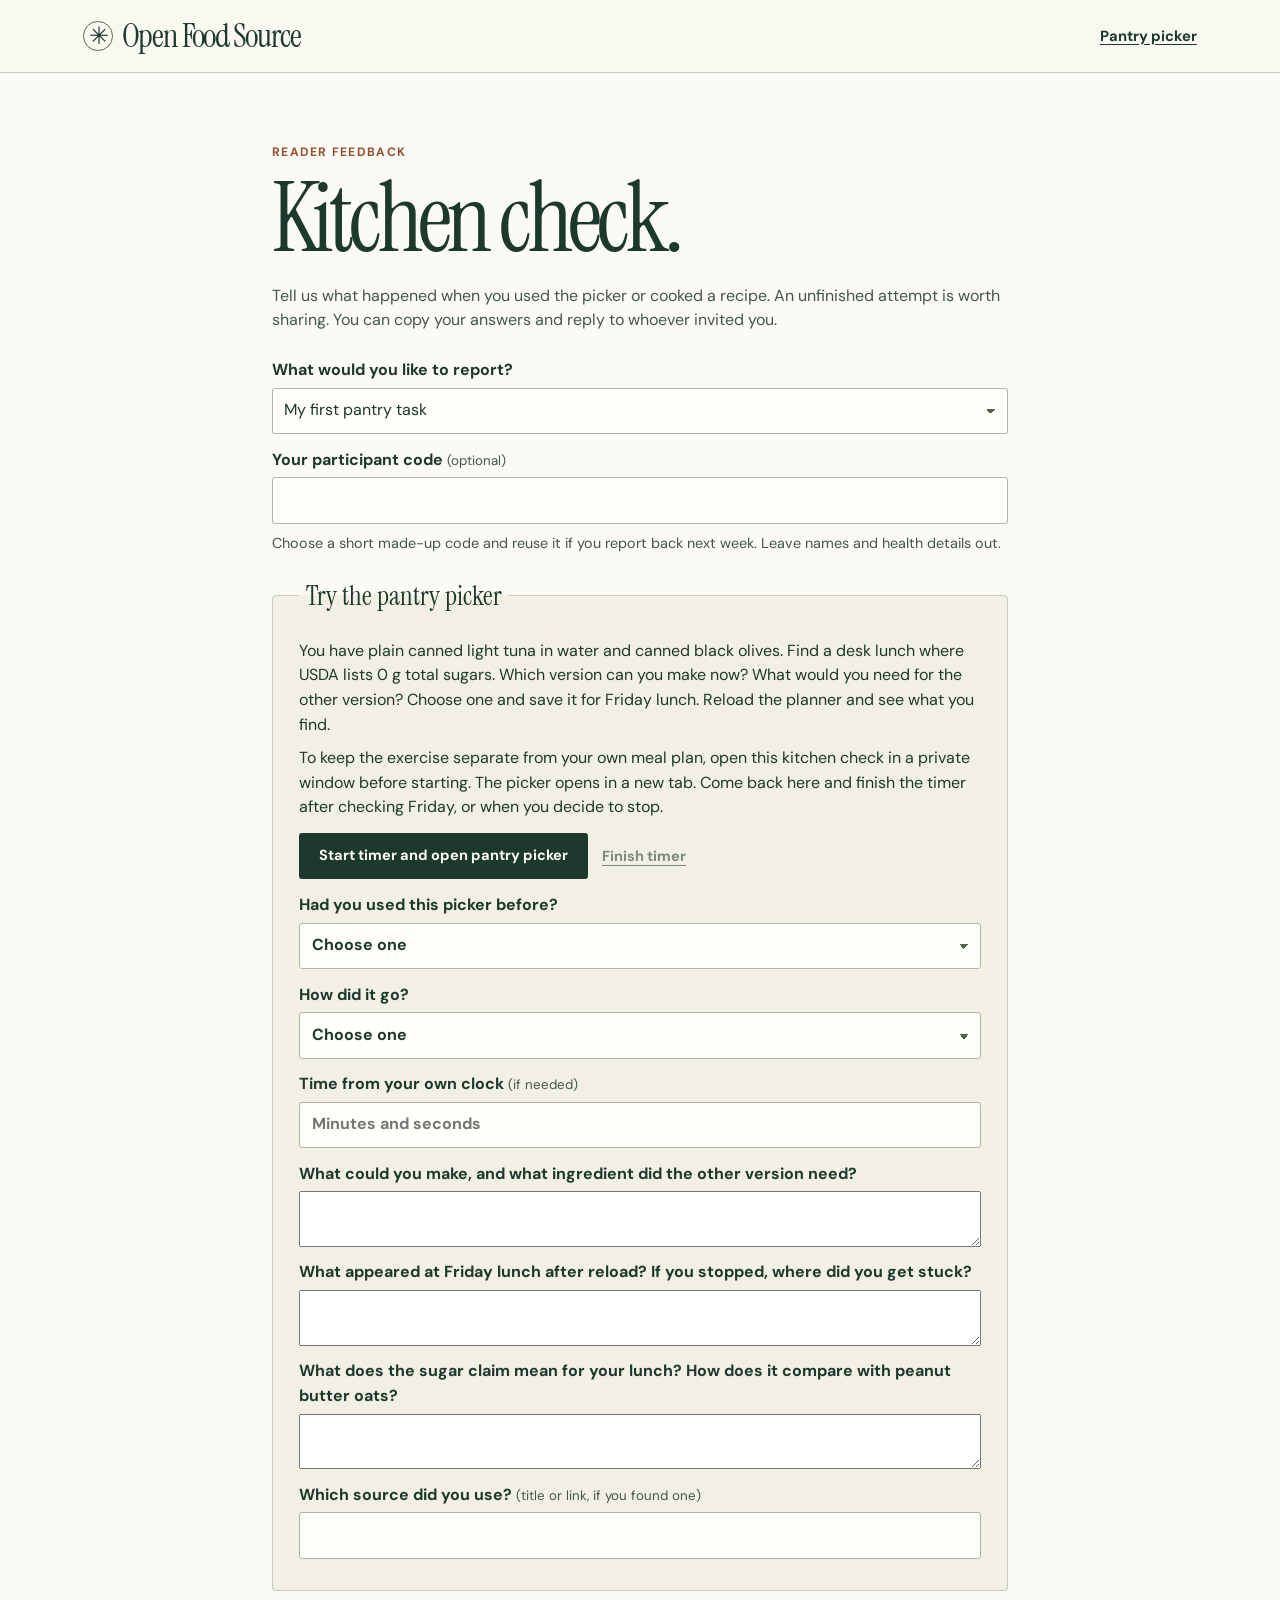
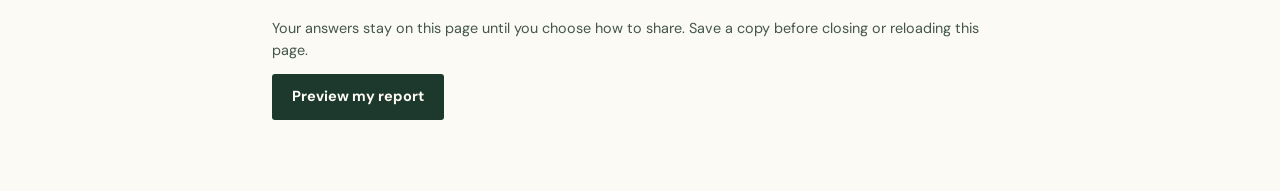
==== kitchen-check.html @ c6c34dfd "feat: let volunteers report pantry and cooking trials without an account" ====
<!doctype html>
<html lang="en">
<head>
<meta charset="utf-8"><meta name="viewport" content="width=device-width,initial-scale=1">
<meta name="theme-color" content="#1e3a2e">
<title>Kitchen check · Open Food Source</title>
<link rel="stylesheet" href="style.css"><link rel="icon" type="image/webp" href="assets/maple-leaf.webp">
<script defer src="dishes.js"></script><script defer src="kitchen-check.js"></script>
</head>
<body>
<a href="#main" class="skip">Skip to content</a>
<header class="mast"><div class="wrap mast-inner">
<a class="wordmark" href="./"><span class="compass" aria-hidden="true">✳</span>Open Food Source</a>
<a class="inline" href="./#pantry-picker">Pantry picker</a>
</div></header>
<main id="main" class="wrap section kitchen-check">
<p class="eyebrow">Reader feedback</p><h1>Kitchen check.</h1>
<p class="intro">Tell us what happened when you used the picker or cooked a recipe. An unfinished attempt is worth sharing. You can copy your answers and reply to whoever invited you.</p>
<noscript>With JavaScript turned off, try the <a href="./#pantry-picker">pantry picker</a> and reply to your inviter with the recipe, what happened and how long it took.</noscript>
<form id="check-form" hidden>
<label for="check-kind">What would you like to report?</label>
<select id="check-kind"><option value="picker">My first pantry task</option><option value="cook">A recipe I cooked</option><option value="return">Whether I came back</option></select>
<label for="check-code">Your participant code <small>(optional)</small></label>
<input id="check-code" name="code" data-prompt="Participant code" maxlength="36" aria-describedby="code-hint" autocomplete="off">
<p class="check-hint" id="code-hint">Choose a short made-up code and reuse it if you report back next week. Leave names and health details out.</p>

<fieldset id="check-picker"><legend>Try the pantry picker</legend>
<p>You have plain canned light tuna in water and canned black olives. Find a desk lunch where USDA lists 0 g total sugars. Which version can you make now? What would you need for the other version? Choose one and save it for Friday lunch. Reload the planner and see what you find.</p>
<p>To keep the exercise separate from your own meal plan, open this kitchen check in a private window before starting. The picker opens in a new tab. Come back here and finish the timer after checking Friday, or when you decide to stop.</p>
<div class="check-actions"><a class="primary" id="check-start" href="./#pantry-picker" target="_blank" rel="noopener">Start timer and open picker</a><button type="button" id="check-finish" class="text-button">Finish timer</button><button type="button" id="check-restart" class="text-button" hidden>Restart timer</button></div>
<p id="check-time" class="quiet" role="status"></p>
<label>Had you used this picker before?<select name="familiar" data-prompt="Prior experience" required><option value="">Choose one</option><option>First time</option><option>Used it before</option></select></label>
<label>How did it go?<select name="outcome" data-prompt="Task outcome" required><option value="">Choose one</option><option>Finished without help</option><option>Finished with help</option><option>Stopped before finishing</option></select></label>
<label>Time from your own clock <small>(if needed)</small><input name="elapsed" data-prompt="Manually timed duration" placeholder="Minutes and seconds" maxlength="40"></label>
<label>What could you make, and what ingredient did the other version need?<textarea name="choice" data-prompt="Version and missing staple" rows="2"></textarea></label>
<label>What appeared at Friday lunch after reload? If you stopped, where did you get stuck?<textarea name="planner" data-prompt="Planner result or stopping point" rows="2"></textarea></label>
<label>What does the sugar claim mean for your lunch? How does it compare with peanut butter oats?<textarea name="explanation" data-prompt="Explanation in the reader’s words" rows="2"></textarea></label>
<label>Which source did you use? <small>(title or link, if you found one)</small><input name="source" data-prompt="Source found" maxlength="350"></label>
</fieldset>

<fieldset id="check-cook" hidden disabled><legend>What happened at the stove?</legend>
<label>Recipe and version you tried<input name="recipe" data-prompt="Recipe and version" required maxlength="150"></label>
<label>What happened?<select name="outcome" data-prompt="Cooking outcome" required><option value="">Choose one</option><option>Made and served it</option><option>Started and stopped</option></select></label>
<label>Minutes from first ingredient to serving or stopping<input name="minutes" data-prompt="Actual cooking minutes" type="number" min="0" step="any"></label>
<label>How much did it make?<input name="yield" data-prompt="Actual yield" placeholder="For example, two small bowls" maxlength="120"></label>
<label>Any swaps, extra tools, ingredients or unclear steps?<textarea name="observations" data-prompt="Kitchen observations" rows="3"></textarea></label>
</fieldset>

<fieldset id="check-return" hidden disabled><legend>A week later</legend>
<label>When did you first try the picker?<input name="first" data-prompt="First visit date" type="date"></label>
<label>When did you return, if you did?<input name="returned" data-prompt="Return visit date" type="date"></label>
<label>What have you done since the first try?<select name="activity" data-prompt="Actual return activity" required><option value="">Choose one</option><option>Planned another meal</option><option>Cooked another meal</option><option>Visited again without choosing a meal</option><option>Did not return before this check</option></select></label>
<label>Which meal, if any? What brought you back or got in the way?<textarea name="followup" data-prompt="Meal and reason" rows="3"></textarea></label>
</fieldset>

<p class="check-hint">Your answers stay on this page until you choose how to share. Save a copy before closing or reloading this page.</p>
<button type="submit" class="dark-button" id="make-report">Preview my report</button>
</form>
<section id="report-box" hidden aria-labelledby="report-title"><h2 id="report-title">Your report</h2>
<label for="check-report">Review before sharing</label><textarea id="check-report" readonly rows="9"></textarea>
<p>Copy or download your report and reply to the person who shared this check. Opening a GitHub issue draft sends the text to GitHub. It becomes public when you submit the issue.</p>
<div class="check-actions"><button type="button" class="dark-button" id="check-copy">Copy report</button><button type="button" class="text-button" id="check-download">Download text</button><a class="inline" id="check-public" href="https://github.com/bennewell35/open-food-source/issues/new" rel="noreferrer">Open a GitHub draft with my report</a></div>
<p id="report-status" role="status" class="quiet"></p>
</section>
</main></body></html>
---- style.css ----
@font-face{font-family:Instrument;src:url(assets/serif.ttf)}@font-face{font-family:Instrument;src:url(assets/serif-italic.ttf);font-style:italic}@font-face{font-family:DM;src:url(assets/regular.ttf);font-weight:400 599}@font-face{font-family:DM;src:url(assets/strong.ttf);font-weight:600 900}
:root{--ink:#1d382c;--soft:#44564a;--copper:#965034;--line:#c6cbbc;--paper:#fbfaf5;--pale:#f2f0e4;--sage:#e4e9dc;--dark:#203c30;--serif:Instrument,Georgia,serif;--sans:DM,Arial,sans-serif}
*{box-sizing:border-box}html{scroll-padding-top:1rem}body{margin:0;background:var(--paper);color:var(--ink);font:1rem/1.55 var(--sans)}button,input,select{font:inherit;color:inherit}button,summary,select{cursor:pointer}button,a,input,select,summary{-webkit-tap-highlight-color:transparent}:focus-visible{outline:3px solid #aa5b27;outline-offset:4px}a{color:inherit;text-underline-offset:.21em}button{border:0;background:none}button,a,summary{touch-action:manipulation}h1,h2,h3,h4,p,figure{margin:0}h1,h2,h3{font:400 1rem/1.02 var(--serif)}h2{font-size:clamp(2.9rem,5vw,4.2rem);letter-spacing:-.035em}h3{font-size:2.15rem;letter-spacing:-.022em}h4{font:700 1rem var(--sans)}.wrap{width:min(87%,80rem);margin-inline:auto}[hidden]{display:none!important}.skip{position:absolute;left:1rem;top:-6rem;background:white;padding:.7rem;z-index:10}.skip:focus{top:.5rem}
.mast{border-bottom:1px solid var(--line);background:#faf9f1}.mast-inner,footer>.wrap{display:flex;align-items:center;justify-content:space-between;gap:1rem}.mast-inner{min-height:4.5rem}.wordmark{display:inline-flex;align-items:center;gap:.55rem;font:400 2.05rem/1 var(--serif);text-decoration:none;letter-spacing:-.04em}.compass{font:1.5rem/1 Georgia;border:1px solid #526953;border-radius:50%;display:grid;place-items:center;width:1.85rem;height:1.85rem}nav{display:flex;align-items:center;gap:clamp(.75rem,3vw,2.5rem)}nav a,.inline{font-size:.92rem;font-weight:600}nav a{display:flex;align-items:center;min-height:2.75rem;text-decoration:none}nav a:hover,.source-list a:hover{color:var(--copper);text-decoration:underline}
.hero{background:#f5f1e6;border-bottom:1px solid var(--line);overflow:hidden}.hero-grid{display:grid;grid-template-columns:1fr 1.12fr;gap:2rem;align-items:center;padding-block:clamp(2.2rem,4vw,4.1rem)}.hero-copy{padding-block:1rem}.eyebrow,.meta,.map-footer,.tag{font:700 .76rem/1.5 var(--sans);letter-spacing:.105em;text-transform:uppercase}.eyebrow{color:var(--copper)}.rule{display:flex;align-items:center;gap:.65rem}.rule:before{content:'';width:2rem;height:1px;background:var(--copper)}h1{font-size:clamp(4.2rem,7.3vw,7rem);line-height:.88;letter-spacing:-.048em;margin:.95rem 0 1.4rem}h1 i{font-size:.84em;font-weight:400}h1 em{color:#46603e;font-weight:400}.lede{font-size:clamp(1rem,1.65vw,1.18rem);line-height:1.6;max-width:31rem;color:var(--soft)}.hero-actions{display:flex;align-items:center;gap:1.4rem;flex-wrap:wrap;margin-top:1.7rem}.primary,.dark-button{display:inline-flex;align-items:center;justify-content:center;min-height:2.9rem;padding:.65rem 1.25rem;text-decoration:none;background:var(--ink);color:#fffdf5;border-radius:3px;font:700 .91rem/1.4 var(--sans)}.primary:hover,.dark-button:hover{background:#365640}.inline{display:inline-flex;align-items:center;min-height:2.75rem;text-decoration:underline}.hero-art{position:relative;text-align:center}.hero-art img{display:block;width:100%;height:auto;mix-blend-mode:multiply;mask-image:linear-gradient(to right,transparent,#000 5%,#000 95%,transparent),linear-gradient(to bottom,transparent,#000 5%,#000 94%,transparent);mask-composite:intersect}.hero-art figcaption{font:italic 1.05rem var(--serif);color:#4c6049;margin-top:.4rem}
.section{padding-block:clamp(2.8rem,5.5vw,5.4rem)}.section-head{display:flex;align-items:flex-end;justify-content:space-between;gap:1rem}.section-head h2,.shelf h2,.field-note h2{margin-top:.42rem}.intro{color:var(--soft);max-width:48rem;margin:.9rem 0 1.55rem}.switch{display:flex;align-items:center;border:1px solid var(--line);border-radius:5px;padding:3px;background:#eeeee5}.switch button{font-size:.87rem;font-weight:600;min-height:2.5rem;border-radius:3px;padding:.45rem .9rem}.switch [aria-pressed=true]{background:var(--dark);color:white}.geo-layout{display:grid;grid-template-columns:1.8fr 1fr;border:1px solid #aebca6;border-radius:5px;overflow:hidden}.cartography{display:flex;flex-direction:column;justify-content:center;background:#e9eee3}.map{position:relative;aspect-ratio:2.4;isolation:isolate}.map canvas{width:100%;height:100%;display:block}.map-pin{position:absolute;width:1.8rem;height:1.8rem;padding:0;display:grid;place-items:center;transform:translate(-50%,-50%);border-radius:50%;z-index:1}.map-pin:before,.dot-key{content:'';width:9px;height:9px;border-radius:50%;background:#714330;box-shadow:0 0 0 2px #fcf9e8}.map-pin[aria-pressed=true]:before{width:12px;height:12px;background:#a3492b;box-shadow:0 0 0 2px #fff9e9,0 0 0 6px #98512b47}.map-pin:hover:before{background:#2d4c39}.pin-label{display:none;position:absolute;white-space:nowrap;bottom:100%;background:#203e30;color:white;border-radius:2px;padding:.17rem .45rem;font:600 .74rem var(--sans);pointer-events:none}.map-pin[aria-pressed=true],.map-pin:focus-visible{z-index:3}.map-pin[aria-pressed=true] .pin-label,.map-pin:focus-visible .pin-label{display:block}.map-footer{display:flex;align-items:center;gap:.55rem;padding:.8rem 1rem;font-size:.71rem;color:#405748;letter-spacing:.045em;text-transform:none}.map-credit{margin-left:auto;font-weight:400}.dot-key{display:inline-block}.place-card{display:flex;flex-direction:column;align-items:flex-start;padding:clamp(1.25rem,2.6vw,2.3rem);border-left:1px solid #aebca6;background:#f6f4e9}.place-card h3{margin:.6rem 0}.place-card p:not(.eyebrow){color:var(--soft);font-size:1rem;margin:0 0 1rem}.text-button{font:700 .91rem var(--sans);padding:.55rem 0;text-decoration:underline;text-underline-offset:.23rem;min-height:2.75rem}.place-card .text-button{margin-top:auto}.country-list,.filters{display:flex;flex-wrap:wrap;gap:.4rem;margin-top:1rem}.country-list button,.filters button{min-height:2.75rem;padding:.4rem .8rem;border-radius:4px;border:1px solid var(--line);font-size:.89rem}.country-list [aria-pressed=true],.filters [aria-pressed=true]{background:#e3e9dc;border-color:#758674;font-weight:700}.meta{font-size:.79rem;text-transform:none;letter-spacing:0;color:var(--soft);margin-block:.9rem}.note-grid{display:grid;grid-template-columns:repeat(3,1fr);gap:.7rem}.note-grid button{border:1px solid var(--line);padding:1rem;text-align:left;min-height:6.5rem;display:grid;align-content:space-between;gap:.4rem;border-radius:3px}.note-grid button:hover,.country-list button:hover,.filters button:hover{background:var(--sage)}.note-grid b{font:400 1.6rem/1.1 var(--serif)}.tag{color:#68533d;font-size:.69rem;letter-spacing:.06em}
.kitchen{background:var(--dark);color:#f9f6e9}.kitchen .eyebrow{color:#ded3ab}.kitchen .intro{color:#dee5d7}.recipe-layout{display:grid;grid-template-columns:.85fr 1.35fr;gap:clamp(1.3rem,4vw,4rem)}.recipe-list{border-top:1px solid #6b8171}.recipe-list button{width:100%;display:flex;align-items:center;justify-content:space-between;gap:.5rem;color:#f3f0de;border-bottom:1px solid #6b8171;padding:1rem .8rem;text-align:left;font:400 1.55rem/1.2 var(--serif)}.recipe-list button:after{content:'+';font:1.2rem var(--sans)}.recipe-list button[aria-pressed=true]{background:#344f3f;border-left:3px solid #d3c187}.recipe-list button[aria-pressed=true]:after{content:'•'}.recipe-card{background:#f4f0e2;color:var(--ink);border-radius:4px;padding:clamp(1.2rem,3vw,2.7rem)}.recipe-card p{margin:.75rem 0}.recipe-card h4{margin:1.1rem 0 .2rem}.recipe-card .eyebrow{color:var(--copper)}.recipe-card ul{padding-left:1.4rem;margin:.45rem 0}.recipe-card .study-note{border-top:1px solid #c1c7b5;margin-top:1.2rem;padding-top:1rem}.sources-inline{display:flex;flex-wrap:wrap;gap:0 .85rem}.sources-inline a{font-size:.86rem;display:inline-flex;align-items:center;min-height:2rem}
.index-layout{display:grid;grid-template-columns:.8fr 1.5fr;gap:clamp(1rem,3vw,3rem);align-items:start}.index-controls{display:flex;flex-direction:column}.index-controls label,.portion-label{font-size:.88rem;font-weight:700;margin:.65rem 0 .3rem}input,select{min-height:2.9rem;width:100%;max-width:100%;padding:.55rem .7rem;border:1px solid #adb6a8;border-radius:3px;background:#fffef9}select{appearance:none;padding-right:2.1rem;background-image:linear-gradient(45deg,transparent 50%,#53634f 50%),linear-gradient(135deg,#53634f 50%,transparent 50%);background-position:calc(100% - 16px) 52%,calc(100% - 11px) 52%;background-size:5px 5px;background-repeat:no-repeat}.index-controls .meta{margin:.7rem 0 0}.nutrients{min-width:0;background:#ecefe5;border:1px solid #c5cebe;border-radius:4px;padding:1.4rem}.nutrients h3{font-size:1.9rem}.nutrient-head{display:flex;justify-content:space-between;align-items:start;gap:.8rem}.portion-label{display:block}.nutri-grid{display:grid;grid-template-columns:repeat(4,1fr);margin:1.4rem 0 .7rem;gap:1rem .7rem}.nutri-item{border-top:1px solid #bec9b7;padding-top:.5rem}.nutri-item dt{font-size:.8rem;color:#435644}.nutri-item dd{font-weight:700;margin:0}.quiet{font-size:.85rem;color:var(--soft)}.field-note{background:#e3e8d8;border-block:1px solid #c3cdb8}.goal-grid{display:grid;grid-template-columns:.8fr 1.3fr;gap:3rem;padding-block:3.5rem}.goal-grid p+p{margin-top:.8rem}.shelf details{border-top:1px solid var(--line);padding:.3rem 0}.shelf details:last-child{border-bottom:1px solid var(--line)}summary{font-weight:700;padding:.85rem 0;min-height:3rem}.shelf details>p{max-width:48rem;margin:.5rem 0 1rem}.source-list{display:grid;grid-template-columns:1fr 1fr;gap:.75rem 2rem;padding:1rem 0}.source-list a{display:block;text-decoration:none;border-top:1px solid var(--line);padding:.8rem 0;font-weight:600}.source-list small{display:block;color:var(--soft);font-weight:400}footer{border-top:1px solid var(--line);padding:1.3rem 0;background:#f2f1e6}
dialog{color:var(--ink);border:1px solid #bcc4b5;border-radius:5px;padding:clamp(1.25rem,3vw,2.5rem);width:min(40rem,94%);max-height:86dvh;background:var(--paper)}dialog::backdrop{background:#172c23a6}.dialog-tools{display:flex;align-items:center;justify-content:space-between;border-bottom:1px solid var(--line);margin-bottom:1rem}.dialog-tools button{min-height:2.75rem;text-decoration:underline;font-size:.9rem}dialog h2{font-size:2.65rem;margin:.4rem 0 1.1rem}dialog h4{margin-top:1.3rem}dialog p{margin:.4rem 0}dialog .tag{margin-top:1rem}
@media(max-width:850px){.wrap{width:91%}.hero-grid{gap:1rem}.section-head{align-items:flex-start;flex-wrap:wrap}.geo-layout{grid-template-columns:1.5fr 1fr}.note-grid{grid-template-columns:repeat(2,1fr)}.nutri-grid{grid-template-columns:repeat(3,1fr)}}
@media(max-width:680px){.mast-inner{align-items:flex-start;flex-direction:column;padding:.85rem 0 .2rem;gap:.1rem}.wordmark{font-size:1.8rem}nav{width:100%;justify-content:space-between;gap:.45rem}nav a{font-size:.85rem}.hero-grid{grid-template-columns:1fr;gap:.3rem;padding-block:1.4rem 1rem}.hero-copy{padding:.4rem 0}.hero h1{font-size:clamp(4.15rem,15vw,5rem)}.hero-actions{margin-top:1.2rem;gap:1rem}.hero-art{width:min(100%,24rem);margin:0 auto}.hero-art img{max-height:12.5rem;object-fit:contain}.hero-art figcaption{font-size:.95rem}.section{padding-block:2.6rem}.geo-layout,.recipe-layout,.index-layout,.goal-grid{grid-template-columns:1fr}.place-card{border-left:0;border-top:1px solid #aebca6}.place-card h3{font-size:1.85rem}.place-card p:not(.eyebrow){margin-bottom:.35rem}.map-pin{width:1.35rem;height:1.35rem}.map-pin:before{width:6px;height:6px}.map-footer{font-size:.68rem}.goal-grid{gap:1rem;padding-block:2.5rem}.source-list{grid-template-columns:1fr}.nutri-grid{grid-template-columns:repeat(3,minmax(0,1fr))}.recipe-list button{font-size:1.35rem;padding:.75rem}.index-layout>*{min-width:0}.section-head{gap:.9rem}.note-grid{grid-template-columns:1fr 1fr}.note-grid button{padding:.75rem}.note-grid b{font-size:1.35rem}}
@media(max-width:380px){.nutri-grid{grid-template-columns:repeat(2,1fr)}.note-grid{grid-template-columns:1fr}.hero-actions{gap:.5rem}.switch button{padding-inline:.6rem}.source-list a{overflow-wrap:anywhere}}
@media(prefers-reduced-motion:reduce){*,*::before,*::after{scroll-behavior:auto!important;animation:none!important;transition:none!important}}
.food-plot{padding:clamp(1rem,2.4vw,1.8rem);background:#f0f1e7;border:1px solid var(--line);border-radius:4px;margin-bottom:1.5rem}.plot-head{display:flex;align-items:flex-start;justify-content:space-between;gap:1rem}.plot-head p{color:var(--soft);margin-top:.45rem;font-size:.91rem}.plot-head label{font-size:.84rem;font-weight:700;min-width:13rem}.plot-head select{display:block;margin-top:.25rem;font-size:.9rem}.food-plot canvas{display:block;width:100%;height:20rem;margin-top:1rem;cursor:crosshair}.plot-key{display:flex;gap:.55rem;align-items:flex-start;font-size:.84rem;color:var(--soft)}.plot-key i{display:inline-block;flex:0 0 .6rem;height:.6rem;border-radius:50%;background:#67876a;margin-top:.3rem}.plot-selection{font-size:.93rem;margin-top:.6rem;font-weight:700}.plot-selection:before{content:'';display:inline-block;width:.6rem;height:.6rem;border-radius:50%;border:2px solid #914826;margin-right:.42rem}.hero-art img{mask-size:100% 100%}@media(max-width:680px){.plot-head{display:block}.plot-head label{display:block;margin-top:.8rem}.food-plot canvas{height:17rem}.hero-art{width:min(100%,18.75rem)}}

.planner h2{margin-top:.42rem}
.week-bar,.week-actions{display:flex;align-items:center;justify-content:space-between;gap:.65rem;flex-wrap:wrap}
.week-bar{padding:1.1rem 0;border-block:1px solid var(--line)}
.week-bar h3{font-size:clamp(1.65rem,3vw,2.35rem)}
.week-actions button{border:1px solid #acb6a4;border-radius:3px;min-height:2.75rem;padding:.45rem .8rem;font-size:.9rem;background:#f3f3e9}
.week-actions button:hover,.planner-day>summary:hover{background:var(--sage)}
.planner-day{border-bottom:1px solid var(--line)}
.planner-day>summary{list-style:none;display:grid;grid-template-columns:9rem minmax(0,1.6fr) minmax(0,1fr) 1.4rem;gap:1.2rem;align-items:center;padding:.85rem .6rem;font-weight:400}
.planner-day>summary::-webkit-details-marker{display:none}
.planner-day>summary::after{content:'+';font-size:1.35rem;color:var(--soft);text-align:center}
.planner-day[open]>summary::after{content:'−'}
.planner-day[open]>summary{background:var(--sage)}
.day-date strong,.day-date time{display:block}.day-date time{font-size:.85rem;color:var(--soft)}
.day-dinner,.day-drink{overflow-wrap:anywhere}.day-drink{font-size:.93rem;color:var(--soft)}
.day-fields{display:grid;grid-template-columns:repeat(2,minmax(0,1fr));gap:1rem;padding:1rem}
.day-fields label{font-size:.9rem;font-weight:700}
.day-fields textarea,.day-fields select{display:block;width:100%;font:400 1rem/1.45 var(--sans);margin-top:.3rem}
.day-fields textarea{padding:.6rem .7rem;border:1px solid #adb6a8;border-radius:3px;background:#fffef9;color:var(--ink);resize:vertical}
.planner-recipe{margin:0 1rem 1rem;padding:0 .8rem;background:#f2f1e6;border-radius:3px}
.planner-recipe p{padding:0 0 1rem}.planner-recipe ul{padding-inline-start:1.4rem;margin-top:0}
#planner-status{margin-top:.75rem}
.prevention{display:grid;grid-template-columns:minmax(12rem,.6fr) 1.4fr;gap:2rem;margin-top:2rem;padding:clamp(1.2rem,3vw,2.2rem);border-radius:5px;background:var(--sage)}
.prevention h3{margin-top:.4rem}.prevention p+p{margin-top:1rem}
@media(max-width:680px){nav{flex-wrap:wrap;justify-content:flex-start;column-gap:.9rem;row-gap:0}.week-bar{align-items:flex-start}.planner-day>summary{grid-template-columns:minmax(4.8rem,25%) 1fr 1rem;gap:.25rem .5rem}.day-date{grid-row:1/3}.day-drink{grid-column:2}.planner-day>summary::after{grid-column:3;grid-row:1/3}.day-fields,.prevention{grid-template-columns:1fr}.day-fields{padding:.85rem .2rem}.week-actions{gap:.35rem}.week-actions button{padding:.4rem .55rem}}

.weekly-workbench{display:grid;grid-template-columns:minmax(0,1.13fr) minmax(0,1fr);gap:clamp(1.4rem,3vw,3rem);align-items:start;margin:1.55rem 0}
.weekly-chart{min-width:0}.food-matrix-table{width:100%;border-spacing:0;table-layout:fixed;line-height:1.3}
.food-matrix-table caption{text-align:left;font:400 1.75rem var(--serif);padding:0 0 .8rem}
.food-matrix-table th,.food-matrix-table td{text-align:center;border-bottom:1px solid var(--line);padding:.2rem 0}
.food-matrix-table thead th{font-size:.83rem;padding:.65rem 0;color:var(--soft)}
.food-matrix-table th:first-child{text-align:left;width:34%}
.food-matrix-table tbody th button{width:100%;min-height:2.75rem;padding:.45rem .4rem;text-align:left;font-size:.93rem;font-weight:600;line-height:1.2;text-decoration:underline;text-decoration-color:#8c9e89;text-underline-offset:.18rem}
.food-matrix-table .selected-food{background:#e1e9db}
.food-matrix-table .selected-food th{box-shadow:inset 3px 0 #38583f}
.food-matrix-table .map-count{display:inline-grid;place-items:center;background:#d4dfcd;color:#24472e;border-radius:50%;min-width:1.45rem;min-height:1.45rem;font-size:.85rem;font-weight:700}
.food-matrix-table .no-match{color:#667364}
.a11y-only{position:absolute;width:1px;height:1px;overflow:hidden;clip-path:inset(50%);white-space:nowrap}
.map-legend,.lesson-limit{font-size:.9rem;color:var(--soft)}.map-legend{margin:.85rem 0}
.weekly-lesson{background:#f1f0e4;border:1px solid #c4cab9;border-top:3px solid #657c5d;border-radius:3px;padding:clamp(1.15rem,2.4vw,2rem)}
.weekly-lesson h3{font-size:clamp(2rem,3.3vw,2.8rem);margin:.55rem 0 .85rem}.weekly-lesson p{margin:.6rem 0}
.weekly-lesson h4{margin:1.2rem 0 .3rem}.weekly-lesson .dark-button{margin:.4rem 0}.weekly-lesson .dark-button:disabled{background:#d4dfcd;color:var(--ink);cursor:default}
.weekly-lesson>.text-button{display:block}.lesson-matches,.find-research{border-top:1px solid var(--line);margin-top:1rem}
.matched-meal{display:block;width:100%;text-align:left;text-decoration:underline;text-underline-offset:.18rem;padding:.6rem .2rem;min-height:2.75rem}
.weekly-journal{padding:1.1rem 1.3rem;background:#e4e9dc;border-radius:3px;margin:1.4rem 0 2rem}
.weekly-journal label,.drink-goal{display:block;font-weight:700}.weekly-journal textarea{display:block;width:100%;padding:.65rem;margin-top:.45rem;font:inherit;border:1px solid #9fae97;background:#fffef8;border-radius:3px;resize:vertical}.weekly-journal .quiet:not(:empty){margin-top:.4rem}
.menu-heading{margin-top:1.5rem}.drink-goal{max-width:22rem;margin:0 0 1rem}.drink-goal select,.drink-planning select{background-color:#fffef8;color:var(--ink);margin-top:.25rem}
.drink-planning{border-top:1px solid #80917d;margin-top:1.5rem;padding-top:1.3rem;display:flex;align-items:flex-end;gap:1rem;flex-wrap:wrap}.drink-planning h3{font-size:1.8rem}.drink-planning label{font-size:.88rem;font-weight:700}.drink-planning select{min-width:8rem}.drink-planning button{min-height:2.9rem;background:#eff0da;color:var(--ink);padding:.5rem 1rem;border-radius:3px;font-weight:700}.drink-planning>a{min-height:2.75rem;display:inline-flex;align-items:center}.drink-planning [role=status]:empty{display:none}.drink-planning [role=status]{flex-basis:100%}
@media(max-width:800px){.weekly-workbench{grid-template-columns:1fr}.weekly-lesson h3:focus{scroll-margin-top:2rem}}
@media(max-width:500px){.food-matrix-table th:first-child{width:32%}.food-matrix-table tbody th button{font-size:.84rem}.food-matrix-table .map-count{min-width:1.25rem;min-height:1.25rem}.drink-planning>div{width:100%}}
.mast .wordmark{white-space:nowrap}
@media(min-width:681px){
  .hero-grid{padding-block:1.35rem;gap:1.5rem}.hero-copy{padding-block:.25rem}
  .hero h1{font-size:clamp(4.1rem,6.1vw,6rem);margin:0}
  .hero .lede{margin-top:1rem}.hero-actions{margin-top:1.3rem}
  .hero-art img{max-height:17rem;object-fit:contain}
  #cookbook{padding-block:2.4rem}
}
#cookbook{border-bottom:1px solid var(--line)}
.dish-filters{display:grid;grid-template-columns:1.6fr 1fr 1fr;gap:1rem;align-items:end}
.dish-filters label,.dish-picker label{font-size:.88rem;font-weight:700}
.dish-filters input,.dish-filters select,.dish-picker select{display:block;margin-top:.35rem}
.dish-results{display:flex;align-items:center;gap:1rem;min-height:3.3rem;color:var(--soft);font-size:.9rem}
.dish-list{display:grid;grid-template-columns:repeat(4,minmax(0,1fr));gap:clamp(.75rem,1.6vw,1.4rem);align-items:stretch}
.dish-tile{display:flex;flex-direction:column;text-align:left;background:#fffdf6;border:1px solid var(--line);border-radius:4px;overflow:hidden;color:var(--ink);padding:0}
.dish-tile:hover,.dish-tile[aria-expanded=true]{border-color:#47624a;background:#f0f1e7}
.dish-tile img{width:100%;height:auto;aspect-ratio:3/2;object-fit:cover}
.dish-caption{display:grid;padding:.95rem;gap:.4rem}
.dish-tile strong{font:400 clamp(1.45rem,2.2vw,2rem)/1.08 var(--serif);letter-spacing:-.015em}
.dish-yield,.dish-credit{color:var(--soft);font-size:.9rem}
.meal-recipe-link:not([hidden]){display:inline-flex;align-items:center;min-height:2.75rem}
#dish-empty,#dish-detail{background:#f2f1e6;border:1px solid var(--line);border-radius:4px;padding:clamp(1.15rem,3vw,2.5rem)}
#dish-detail{margin-top:1.4rem;scroll-margin-top:1rem}
#dish-empty a{display:inline-block;margin-top:.8rem}
.detail-heading{display:flex;flex-wrap:wrap;align-items:center;justify-content:space-between;gap:.7rem}
.detail-heading h3{font:400 clamp(2.1rem,4vw,3.5rem)/1.07 var(--serif);margin:.5rem 0}
.dish-credit{max-width:50rem}
.recipe-columns{display:grid;grid-template-columns:1fr 1.7fr;gap:clamp(1rem,3vw,3rem);margin:.85rem 0 1.3rem;border-bottom:1px solid var(--line);padding-bottom:1.2rem}
.recipe-columns ul,.recipe-columns ol{padding-left:1.35rem}.recipe-columns li+li{margin-top:.45rem}.recipe-columns h4{margin:1rem 0 .4rem}
.recipe-columns .text-button{margin-top:.65rem}.dish-picker{display:flex;gap:.65rem;align-items:end;flex-wrap:wrap;margin:.5rem 0 .85rem}
.dish-picker [role=status]:not(:empty){width:100%}
.meal-feedback:empty{display:none}
.ingredient-lesson{margin:.65rem 0;padding:.85rem 1rem;border-left:3px solid #697b50;background:#edf0e5;color:var(--ink)}
.ingredient-lesson strong{display:block;font-family:var(--serif);font-size:1.3rem;font-weight:400}
.ingredient-lesson p{max-width:65ch;margin:.25rem 0;font-size:.94rem}.ingredient-lesson .sources-inline{margin-top:.4rem}
@media(max-width:900px){.dish-list{grid-template-columns:repeat(2,minmax(0,1fr))}.mast-inner{flex-wrap:wrap;padding-block:.65rem}.mast nav{flex-wrap:wrap;gap:.15rem .85rem}}
@media(max-width:680px){.dish-filters{grid-template-columns:1fr 1fr;gap:.65rem}.dish-filters label:first-child{grid-column:1/-1}.recipe-columns{grid-template-columns:1fr}.dish-caption{padding:.7rem}.dish-tile .eyebrow{font-size:.64rem}.dish-tile strong{font-size:1.45rem}}
@media(max-width:410px){.dish-filters{grid-template-columns:1fr}.dish-filters label:first-child{grid-column:auto}.dish-list{gap:.6rem}.dish-yield{font-size:.78rem}}

.season { background: #f4f1e6; border-bottom: 1px solid var(--line); }
.season-grid { display: grid; grid-template-columns: minmax(0, 2fr) minmax(15rem, 1fr); gap: clamp(1.5rem, 4vw, 4rem); }
.season h3 { font-size: clamp(1.75rem, 3vw, 2.3rem); }
.season-meals, .season-drinks { list-style: none; margin: 1rem 0 0; padding: 0; }
.season-meals { display: grid; grid-template-columns: repeat(2, minmax(0, 1fr)); column-gap: 1.25rem; }
.season-meals li, .season-drinks li { border-top: 1px solid var(--line); }
.season-meal { display: flex; gap: .8rem; width: 100%; height: 100%; align-items: center; padding: .7rem 0; text-align: left; }
.season-meal img { width: clamp(3.5rem, 6vw, 5.5rem); height: auto; aspect-ratio: 4/3; object-fit: cover; border-radius: 3px; }
.season-meal strong { display: block; font: 400 1.4rem/1.12 var(--serif); }
.season-meal span { min-width: 0; overflow-wrap: anywhere; }
.season-meal small { display: block; margin-top: .3rem; color: var(--soft); font-size: .8rem; }
.season-drinks button { width: 100%; text-align: left; padding: .65rem .1rem; min-height: 2.75rem; }
.season-meal:hover strong, .season-drinks button:hover { color: var(--copper); text-decoration: underline; }
.season-research { padding: 1.25rem; background: #e4e9dc; margin-top: 1.15rem; }
.season-research h3 { font-size: 1.65rem; }
.season-research p { margin-top: .6rem; font-size: .93rem; }
.season-research button { text-align: left; }
.season-research .inline, .recipe-card > .text-button { display: flex; align-items: center; width: fit-content; }
.recipe-card > a { display: inline-flex; align-items: center; min-height: 2.75rem; margin-top: .5rem; }
@media (max-width: 1000px) { .season-meals { grid-template-columns: minmax(0, 1fr); } }
@media (max-width: 680px) {
  .season-grid { grid-template-columns: minmax(0, 1fr); }
  .season-meal img { width: min(23%, 5rem); }
}

.picker { border-bottom: 1px solid var(--line); }
.picker-layout { display: grid; grid-template-columns: minmax(14rem, 1fr) minmax(0, 2.6fr); gap: clamp(1rem, 3.2vw, 3rem); align-items: start; }
.picker-controls { padding: 1.1rem; background: var(--pale); border: 1px solid var(--line); border-radius: 4px; }
.picker-controls > label:not(.picker-check) { display: block; margin-bottom: .8rem; font-weight: 700; font-size: .91rem; }
.picker-controls select { display: block; margin-top: .3rem; width: 100%; min-width: 0; }
.picker-controls summary { min-height: 2.75rem; padding: .7rem 0; font-size: .92rem; font-weight: 700; }
.picker-controls details { border-bottom: 1px solid var(--line); }
.picker-controls details p { font-size: .9rem; }
.picker-controls .picker-check { font-weight: 500; }
.picker-check { display: flex; gap: .55rem; align-items: center; min-height: 2.75rem; font-size: .9rem; cursor: pointer; }
.picker-check input { flex: none; width: 1.15rem; height: 1.15rem; margin: 0; accent-color: var(--ink); }
#picker-staples { padding-block: .3rem; }
#picker-storage:empty { display: none; }
.picker-guide { background: var(--sage); border-left: 3px solid #758375; padding: .85rem 1rem; margin-bottom: .75rem; }
.picker-guide p { font-size: .96rem; max-width: 72ch; }
.picker-count { font-weight: 700; margin: 0 0 .7rem; }
#picker-results { display: grid; grid-template-columns: repeat(2, minmax(0, 1fr)); gap: 1rem; }
.picker-card { background: #fffdf7; border: 1px solid var(--line); border-radius: 4px; overflow: hidden; display: flex; flex-direction: column; }
.picker-opener { text-align: left; width: 100%; padding: 0; }
.picker-opener:focus-visible { outline-offset: -4px; }
.picker-opener img { display: block; width: 100%; height: auto; aspect-ratio: 768/340; object-fit: cover; }
.picker-caption { padding: .8rem .9rem .25rem; display: grid; gap: .15rem; }
.picker-caption small, .picker-sugar-note { font-size: .82rem; color: var(--soft); }
.picker-caption strong { font: 400 clamp(1.6rem, 2.3vw, 2.15rem)/1.1 var(--serif); }
.picker-opener:hover strong { color: var(--copper); text-decoration: underline; }
.picker-card-body { padding: .1rem .9rem .35rem; display: flex; flex: 1; flex-direction: column; gap: .45rem; }
.picker-card-body p:not(.picker-sugar-note) { font-size: .9rem; }
.picker-card-body p strong { display: block; }
.picker-card-body .picker-check { margin-top: auto; }
#picker-shopping { padding: 1.15rem clamp(1rem, 2.5vw, 2rem); background: var(--pale); margin-top: 1.5rem; }
#shopping-summary { margin-top: .5rem; }
#shopping-ingredients:empty { display: none; }
.shopping-row { display: flex; gap: 1rem; justify-content: space-between; align-items: center; border-top: 1px solid var(--line); }
.shopping-row button { text-align: left; min-height: 2.75rem; }
.step-reading { padding: .85rem; border-left: 3px solid #758375; background: var(--paper); }
.step-reading strong { display: block; margin-bottom: .3rem; }
.step-reading button { border: 1px solid var(--line); padding: .35rem .7rem; margin: .65rem .4rem 0 0; min-height: 2.75rem; }
.step-reading button:disabled { opacity: .48; cursor: default; }
#dish-detail details summary { padding-block: .75rem; font-weight: 700; }
.picker-version { display: block; width: fit-content; max-width: 100%; font-weight: 700; margin-top: .85rem; }
.picker-version select { width: 100%; margin-top: .3rem; display: block; }
@media (max-width: 740px) { .picker-layout { grid-template-columns: minmax(0, 1fr); } }
@media (max-width: 520px) { #picker-results { grid-template-columns: minmax(0, 1fr); } }

.kitchen-check { max-width: 46rem; }
.kitchen-check h1 { font-size: clamp(3.5rem, 8vw, 6rem); }
.kitchen-check h2 { font-size: clamp(2rem, 5vw, 3rem); }
.kitchen-check fieldset, #report-box { margin: 1.6rem 0; padding: clamp(.85rem, 3vw, 1.65rem); border: 1px solid var(--line); border-radius: 4px; background: var(--pale); min-inline-size: 0; }
.kitchen-check legend { padding-inline: .4rem; font: 400 1.7rem/1.2 var(--serif); }
.kitchen-check label { display: block; margin: .85rem 0 .3rem; font-weight: 700; }
.kitchen-check label small, .check-hint { font-weight: 400; color: var(--soft); }
.kitchen-check label :is(input, select, textarea) { display: block; margin-top: .3rem; }
.kitchen-check :is(input, select, textarea) { width: 100%; min-width: 0; max-width: 100%; font: inherit; }
.kitchen-check textarea { resize: vertical; }
.kitchen-check p + p, .kitchen-check .check-hint, .kitchen-check #check-time { margin: .5rem 0 .8rem; }
.check-actions { display: flex; flex-wrap: wrap; align-items: center; gap: .25rem .85rem; margin-top: .75rem; }
.check-hint { font-size: .9rem; }
.check-actions button:disabled { opacity: .55; cursor: default; }
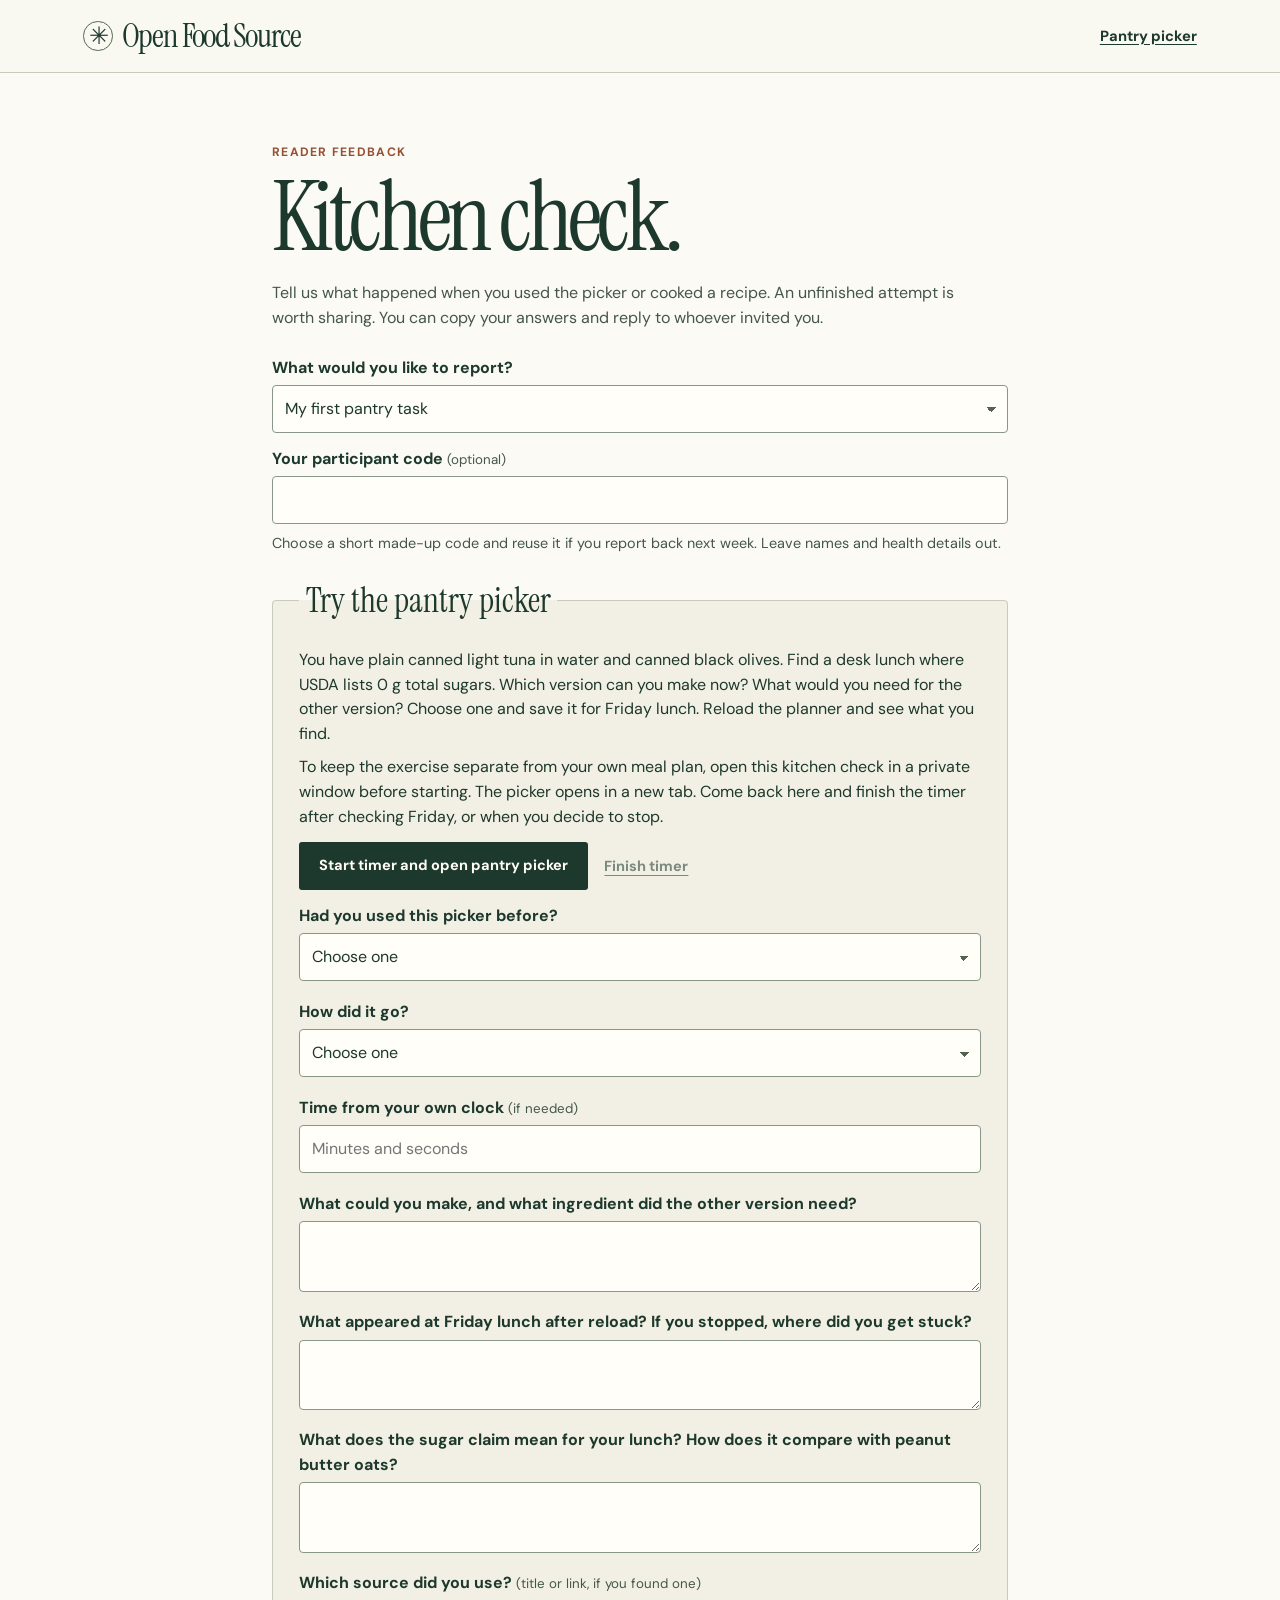
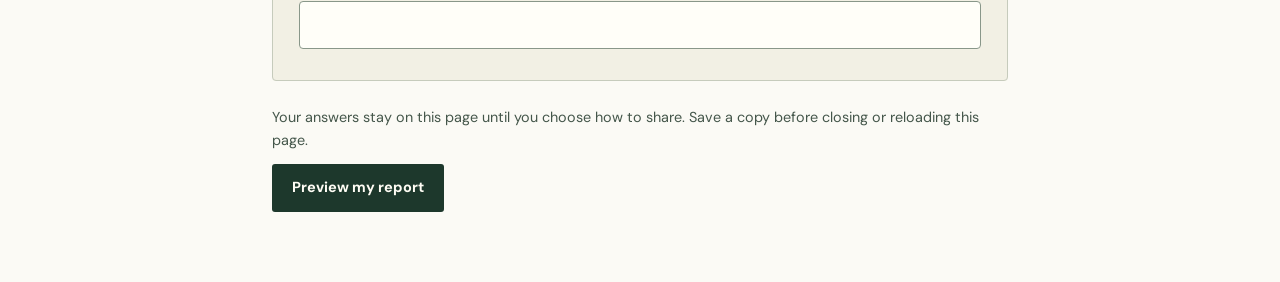
==== commit 1a958afd: "feat(kitchen): add disease research and a December tasting pilot" ====
--- a/kitchen-check.html
+++ b/kitchen-check.html
@@ -4,23 +4,26 @@
 <meta charset="utf-8"><meta name="viewport" content="width=device-width,initial-scale=1">
 <meta name="theme-color" content="#1e3a2e">
 <title>Kitchen check · Open Food Source</title>
-<link rel="stylesheet" href="style.css"><link rel="icon" type="image/webp" href="assets/maple-leaf.webp">
-<script defer src="dishes.js"></script><script defer src="kitchen-check.js"></script>
+<link rel="stylesheet" href="style.css"><link rel="stylesheet" href="kitchen.css"><link rel="icon" type="image/webp" href="assets/maple-leaf.webp">
+<script defer src="dishes.js"></script><script defer src="seasonal-holiday.js"></script><script defer src="seasonal-everyday.js"></script><script defer src="recipes.js"></script><script defer src="december-pilot.js"></script><script defer src="kitchen-check.js"></script>
 </head>
 <body>
 <a href="#main" class="skip">Skip to content</a>
 <header class="mast"><div class="wrap mast-inner">
 <a class="wordmark" href="./"><span class="compass" aria-hidden="true">✳</span>Open Food Source</a>
-<a class="inline" href="./#pantry-picker">Pantry picker</a>
+<a class="inline" id="check-back" href="./#pantry-picker">Pantry picker</a>
 </div></header>
 <main id="main" class="wrap section kitchen-check">
-<p class="eyebrow">Reader feedback</p><h1>Kitchen check.</h1>
-<p class="intro">Tell us what happened when you used the picker or cooked a recipe. An unfinished attempt is worth sharing. You can copy your answers and reply to whoever invited you.</p>
+<p class="eyebrow" id="check-eyebrow">Reader feedback</p><h1 id="check-title" tabindex="-1">Kitchen check.</h1>
+<p class="intro" id="check-intro">Tell us what happened when you used the picker or cooked a recipe. An unfinished attempt is worth sharing. You can copy your answers and reply to whoever invited you.</p>
+<p id="pilot-links" hidden><a class="inline" id="pilot-recipe-link" href="./#december-kitchen">Open the recipe</a> <a class="inline" id="pilot-followup-link" href="#return">Day 7 follow-up</a></p>
 <noscript>With JavaScript turned off, try the <a href="./#pantry-picker">pantry picker</a> and reply to your inviter with the recipe, what happened and how long it took.</noscript>
 <form id="check-form" hidden>
+<label id="pilot-drink-label" for="pilot-drink" hidden>Which drink did your household try?
+<select id="pilot-drink" disabled><option value="">Choose a pilot drink</option></select></label>
 <label for="check-kind">What would you like to report?</label>
 <select id="check-kind"><option value="picker">My first pantry task</option><option value="cook">A recipe I cooked</option><option value="return">Whether I came back</option></select>
-<label for="check-code">Your participant code <small>(optional)</small></label>
+<label for="check-code"><span id="check-code-label">Your participant code</span> <small>(optional)</small></label>
 <input id="check-code" name="code" data-prompt="Participant code" maxlength="36" aria-describedby="code-hint" autocomplete="off">
 <p class="check-hint" id="code-hint">Choose a short made-up code and reuse it if you report back next week. Leave names and health details out.</p>
 
@@ -53,6 +56,27 @@
 <label>Which meal, if any? What brought you back or got in the way?<textarea name="followup" data-prompt="Meal and reason" rows="3"></textarea></label>
 </fieldset>
 
+<fieldset id="pilot-cook" hidden disabled><legend>Your first cook</legend>
+<label>What happened?<select name="outcome" data-prompt="First cook outcome" required><option value="">Choose one</option><option>Made and served the drink</option><option>Started and stopped</option></select></label>
+<label>Date you made or tried the drink<input type="date" name="firstDate" data-prompt="First cook date"></label>
+<label>Actual minutes from starting to serving or stopping<input type="number" name="minutes" data-prompt="Actual elapsed minutes" min="0" step="any"></label>
+<label>Actual yield<input name="yield" data-prompt="Actual yield" placeholder="For example, two 8-ounce mugs" maxlength="120"></label>
+<label>Did you change any ingredients or steps?<select name="changes" data-prompt="Recipe changes" required><option value="">Choose one</option><option>Followed the recipe as written</option><option>Made substitutions or changed a step</option></select></label>
+<label>What did you change, or what would help another cook? <small>(optional)</small><textarea name="observations" data-prompt="Substitutions or cooking notes" rows="3"></textarea></label>
+</fieldset>
+
+<fieldset id="pilot-return" hidden disabled><legend>One week after the first cook</legend>
+<label>Date you first tried this drink<input type="date" name="firstDate" data-prompt="First cook date"></label>
+<label>Did your household make this same drink a second time?<select id="pilot-repeat" name="repeat" data-prompt="Made the drink a second time" required><option value="">Choose one</option><option value="yes">Yes</option><option value="no">No</option></select></label>
+<label>What led to that choice?<textarea name="why" data-prompt="Reason for repeating or skipping" rows="2" required></textarea></label>
+<fieldset id="pilot-repeat-details" hidden disabled><legend>The second batch</legend>
+<label>When did you make it again?<input name="repeatDate" data-prompt="Second cook date" type="date"></label>
+<label>Actual minutes, if you timed it<input name="minutes" data-prompt="Second cook minutes" type="number" min="0" step="any"></label>
+<label>Actual yield<input name="yield" data-prompt="Second batch yield" maxlength="120"></label>
+<label>Any ingredients or steps you changed this time? <small>(optional)</small><textarea name="observations" data-prompt="Second batch substitutions" rows="2"></textarea></label>
+</fieldset>
+</fieldset>
+
 <p class="check-hint">Your answers stay on this page until you choose how to share. Save a copy before closing or reloading this page.</p>
 <button type="submit" class="dark-button" id="make-report">Preview my report</button>
 </form>
--- a/kitchen.css
+++ b/kitchen.css
@@ -0,0 +1,329 @@
+:root {
+  --kitchen-target: max(48px, 3rem);
+  --kitchen-radius: 4px;
+}
+.kitchen-mast {
+  position: relative;
+  z-index: 2;
+}
+.kitchen-mast .mast-inner { padding-block: .3rem; }
+.kitchen-mast nav { gap: clamp(.5rem, 2vw, 1.55rem); }
+.kitchen-mast :is(.wordmark, nav a, summary),
+.daily :is(button, input, select, .inline),
+.region-section :is(button, select, summary),
+#daily-reader :is(button, select, summary) { min-height: var(--kitchen-target); }
+.kitchen-mast nav a, #kitchen-menu summary {
+  padding-inline: .3rem;
+  font: 600 .92rem/1.25 var(--sans);
+}
+#kitchen-menu { position: relative; }
+#kitchen-menu summary { display: flex; align-items: center; gap: .55rem; list-style: none; }
+#kitchen-menu summary::-webkit-details-marker { display: none; }
+#kitchen-menu summary::after {
+  content: ""; width: .47rem; height: .47rem; border: solid currentColor;
+  border-width: 0 1.5px 1.5px 0; transform: translateY(-.12rem) rotate(45deg);
+}
+#kitchen-menu[open] summary::after { transform: translateY(.12rem) rotate(225deg); }
+#kitchen-menu > div {
+  position: absolute; top: 100%; right: 0; z-index: 4; width: max-content;
+  max-width: min(20rem, 88vw); padding: .35rem .65rem; border: 1px solid var(--line);
+  border-radius: var(--kitchen-radius); background: var(--paper); box-shadow: 0 8px 20px #1d382c1c;
+}
+#kitchen-menu > div a + a { border-top: 1px solid var(--line); }
+
+.daily { background: #f6f4e9; border-bottom: 1px solid var(--line); }
+.daily-inner { padding-block: clamp(1.65rem, 4.5vw, 4.25rem) clamp(2rem, 4vw, 3.75rem); }
+.daily-heading, .daily-toolbar, .daily-foot, .region-title, .reader-toolbar {
+  display: flex; flex-wrap: wrap; align-items: center; justify-content: space-between;
+  gap: .5rem 1rem;
+}
+.daily-heading { align-items: end; }
+.daily-heading h1 {
+  margin: .35rem 0 0; font-size: clamp(3.4rem, 6.2vw, 6.1rem);
+  line-height: 1; letter-spacing: -.043em; text-wrap: balance;
+}
+.daily-heading .inline { flex-shrink: 0; }
+.daily-controls, .region-filters { display: grid; grid-template-columns: minmax(0, 2fr) minmax(11rem, .85fr); gap: 1rem; }
+.daily-controls { margin-top: clamp(1.25rem, 2.6vw, 2.15rem); }
+.daily-controls label, .region-filters label {
+  min-width: 0; display: grid; align-content: start; gap: .35rem; font-size: .9rem; font-weight: 700;
+}
+.daily-controls :is(input, select), .region-filters select {
+  width: 100%; min-width: 0; margin: 0; border: 1px solid #899789; background-color: #fffef8;
+  padding: .65rem .85rem; font-size: 1rem; font-weight: 400;
+}
+.daily-controls select, .region-filters select { padding-inline-end: 2.25rem; }
+.daily-toolbar { margin-top: .85rem; gap: .5rem; }
+.k-tabs { display: inline-flex; max-width: 100%; flex-wrap: wrap; align-items: stretch; }
+.k-tabs button, .k-outline {
+  border: 1px solid #879781; padding: .55rem .9rem; font-weight: 600; font-size: .9rem;
+  line-height: 1.3; background: var(--paper); color: var(--ink);
+}
+.k-tabs button { min-width: var(--kitchen-target); }
+.k-tabs button + button { margin-inline-start: -1px; }
+.k-tabs button:first-child { border-radius: 4px 0 0 4px; }
+.k-tabs button:last-child { border-radius: 0 4px 4px 0; }
+.k-tabs button:focus-visible { position: relative; z-index: 1; }
+.k-outline { border-radius: var(--kitchen-radius); }
+.k-tabs [aria-pressed="true"], .k-outline[aria-pressed="true"] { color: #fffdf5; background: var(--dark); border-color: var(--dark); }
+.daily-count { margin: 1.25rem 0 .55rem; font-size: .92rem; font-weight: 600; color: var(--soft); }
+.daily-results { display: grid; grid-template-columns: repeat(4, minmax(0, 1fr)); gap: clamp(.65rem, 1.6vw, 1.4rem); }
+.daily-tile {
+  display: flex; flex-direction: column; align-items: stretch; min-width: 0; padding: 0;
+  border: 1px solid var(--line); border-radius: var(--kitchen-radius); overflow: hidden; background: #fffdf6; text-align: left;
+}
+.daily-tile img { display: block; width: 100%; height: auto; aspect-ratio: 1.9; object-fit: cover; }
+.daily-caption {
+  display: flex; flex-direction: column; align-items: start; justify-content: center;
+  min-width: 0; gap: .3rem; padding: clamp(.75rem, 1.45vw, 1.2rem);
+}
+.daily-meta { color: var(--copper); font: 700 .8rem/1.4 var(--sans); }
+.daily-caption strong { font: 400 clamp(1.55rem, 2.35vw, 2.2rem)/1.08 var(--serif); letter-spacing: -.018em; overflow-wrap: anywhere; }
+.daily-origin { color: var(--soft); font-size: .85rem; line-height: 1.35; }
+.daily-tile:not(:has(img)) { justify-content: center; background: #eaf0e4; border-top: 3px solid #7b8c70; }
+.daily-foot { justify-content: flex-start; gap: 1rem; margin-top: .85rem; }
+.daily-foot:not(:has(button:not([hidden]))), #daily-status:empty, #reader-status:empty { display: none; }
+#daily-status { margin-top: .8rem; }
+
+.region-section { border-bottom: 1px solid var(--line); }
+.region-filters { max-width: 40rem; grid-template-columns: repeat(2, minmax(0, 1fr)); }
+#region-count { margin: .45rem 0 1.15rem; color: var(--soft); font-size: .87rem; }
+#region-card { background: #f5f3e8; border: 1px solid var(--line); border-radius: var(--kitchen-radius); padding: clamp(1rem, 2.6vw, 2rem); }
+.region-title { align-items: baseline; }
+.region-title h3 { font-size: clamp(2.25rem, 4vw, 3.55rem); }
+.region-title a, .region-stat a { display: inline-flex; align-items: center; min-height: var(--kitchen-target); font-size: .88rem; font-weight: 600; }
+.region-stats, #region-recipes { display: grid; grid-template-columns: repeat(2, minmax(0, 1fr)); gap: clamp(.8rem, 2.5vw, 2.5rem); }
+.region-stats { margin-top: .7rem; }
+.region-stat { border-top: 1px solid #a9b5a5; padding-top: .8rem; }
+.region-stat h4 { font: 700 .85rem/1.4 var(--sans); color: var(--soft); }
+.region-stat strong { display: block; margin: .3rem 0; font: 400 clamp(1.65rem, 2.7vw, 2.45rem)/1.12 var(--serif); }
+.region-stat p, .region-reading p { max-width: 65ch; font-size: .95rem; color: var(--soft); }
+.region-summary { margin-top: .6rem; padding: .7rem .9rem; border-left: 3px solid #81936f; background: var(--sage); }
+.region-reading { margin-top: .3rem; }
+.region-reading summary { padding: .75rem 0; font-size: .92rem; font-weight: 600; }
+.region-reading p + p { margin-top: .55rem; }
+#region-recipes { margin-top: 1.55rem; }
+.region-picks, .region-pick { min-width: 0; }
+.region-picks h3 { font-size: clamp(1.7rem, 3vw, 2.4rem); margin-bottom: .65rem; }
+.region-pick { border-top: 1px solid var(--line); padding-block: .2rem .65rem; }
+.regional-recipe {
+  display: block; width: 100%; padding: .65rem 0 .12rem; color: var(--ink);
+  font: 600 1.04rem/1.35 var(--sans); text-align: left; text-decoration: underline; text-underline-offset: .21em;
+}
+.region-pick > span { display: block; color: var(--soft); font-size: .86rem; }
+
+#daily-reader {
+  background: var(--paper); width: min(56rem, calc(100% - 2rem)); max-width: 100%;
+  max-height: min(92vh, 62rem); max-height: min(92dvh, 62rem);
+  margin: auto; padding: 0; overscroll-behavior: contain; overflow-y: auto; overflow-wrap: anywhere;
+}
+.reader-toolbar {
+  position: sticky; top: 0; z-index: 1; justify-content: space-between; padding: .55rem clamp(.85rem, 2vw, 1.5rem);
+  background: var(--paper); border-bottom: 1px solid var(--line);
+}
+#reader-content { padding: clamp(.9rem, 2.4vw, 1.8rem); }
+#reader-status:not(:empty) { margin: .65rem 1rem 0; }
+#reader-content :is(#dish-detail, .recipe-card, .drink-planning) { margin-top: 0; padding: 0; border: 0; background: transparent; min-width: 0; }
+#reader-content .recipe-columns { grid-template-columns: minmax(0, .8fr) minmax(0, 1.35fr); }
+#reader-content :is(ul, ol) { padding-inline-start: 1.45rem; }
+#reader-content li + li { margin-top: .45rem; }
+#reader-content ol li::marker { color: var(--copper); font-weight: 700; }
+#reader-content .drink-planning { margin-top: 1rem; border-top: 1px solid var(--line); padding-top: 1rem; color: var(--ink); }
+#reader-content .drink-planning button { background: var(--dark); color: white; }
+#reader-content :is(.recipe-card, .dish-credit, .study-note, .drink-planning) a { overflow-wrap: anywhere; }
+#reader-content select { max-width: 100%; }
+
+@media (hover: hover) {
+  .daily-tile:hover { border-color: #566d51; }
+  .daily-tile:hover strong, .regional-recipe:hover, #kitchen-menu summary:hover { color: var(--copper); text-decoration: underline; }
+  .k-tabs button:not([aria-pressed="true"]):hover, .k-outline:not([aria-pressed="true"]):hover { background: var(--sage); }
+}
+@media (max-width: 60rem) {
+  .daily-results { grid-template-columns: repeat(3, minmax(0, 1fr)); }
+}
+@media (max-width: 47rem) {
+  .daily-results { grid-template-columns: repeat(2, minmax(0, 1fr)); }
+  .kitchen-mast .mast-inner { gap: .15rem .8rem; }
+  .kitchen-mast nav { gap: .15rem .6rem; }
+  .region-stats, #region-recipes, #reader-content .recipe-columns { grid-template-columns: minmax(0, 1fr); }
+  .region-stats { gap: .3rem; }
+}
+@media (max-width: 36rem) {
+  .kitchen-mast .mast-inner { display: block; padding-block: .15rem; }
+  .kitchen-mast .wordmark { font-size: 1.8rem; }
+  .kitchen-mast nav { position: relative; justify-content: space-between; width: 100%; flex-wrap: wrap; gap: 0 .25rem; }
+  #kitchen-menu { position: static; }
+  #kitchen-menu > div { inset-inline: 0; width: auto; max-width: none; }
+  .kitchen-mast nav a, #kitchen-menu summary { padding-inline: .1rem; font-size: .87rem; }
+  .daily-heading { gap: .25rem; }
+  .daily-heading h1 { font-size: clamp(2.9rem, 10vw, 3.4rem); }
+  .daily-heading .inline { padding: 0; }
+  .daily-controls { grid-template-columns: minmax(0, 1fr); gap: .6rem; margin-top: .65rem; }
+  .k-tabs button, .k-outline { padding-inline: .7rem; }
+  .daily-toolbar { align-items: stretch; }
+  .daily-caption { padding: .7rem; }
+  .daily-caption strong { font-size: 1.5rem; }
+  .daily-meta, .daily-origin { font-size: .78rem; }
+  #daily-reader {
+    width: 100%; height: 100%; max-height: 100vh; max-height: 100dvh; border: none; border-radius: 0;
+    padding: env(safe-area-inset-top) env(safe-area-inset-right) env(safe-area-inset-bottom) env(safe-area-inset-left);
+  }
+  #reader-content :is(.dish-picker, .drink-planning) { align-items: stretch; }
+  #reader-content .dish-picker label { flex: 1 1 6rem; min-width: 0; }
+  #reader-content .dish-picker button { flex-basis: 100%; }
+}
+@media (max-width: 22rem) {
+  .daily-results, .region-filters { grid-template-columns: minmax(0, 1fr); }
+}
+@media (prefers-reduced-motion: reduce) {
+  :is(.daily, .region-section, #daily-reader, .kitchen-mast) * { scroll-behavior: auto; animation: none; transition: none; }
+}
+
+@media (max-height: 30rem) {
+  .reader-toolbar { position: static; }
+}
+#daily-reader { scroll-padding-top: 5.5rem; }
+
+@media (max-width: 42rem) {
+  footer > .wrap { flex-wrap: wrap; justify-content: flex-start; }
+  footer .wordmark, .kitchen-mast .wordmark { max-width: 100%; white-space: normal; overflow-wrap: anywhere; }
+  #pantry .plot-head label, #pantry .plot-head select { min-width: 0; width: 100%; }
+  #pantry .nutri-grid {
+    grid-template-columns: repeat(auto-fit, minmax(min(100%, 6.5rem), 1fr));
+  }
+  #pantry .nutrients, #pantry .nutri-item, .region-title h3 { min-width: 0; overflow-wrap: anywhere; }
+  #cookbook .dish-list {
+    grid-template-columns: repeat(auto-fit, minmax(min(100%, 8.5rem), 1fr));
+  }
+  #cookbook .dish-caption { min-width: 0; overflow-wrap: anywhere; }
+  #atlas .switch { max-width: 100%; flex-wrap: wrap; }
+  #atlas .switch button { flex: 1 1 6.5rem; }
+  #planner #food-matrix { position: relative; max-width: 100%; overflow-x: auto; }
+  #planner .food-matrix-table { min-width: 17rem; }
+}
+
+.tonic-guide { background: #f2f0e5; border-bottom: 1px solid var(--line); }
+.tonic-heading { display: grid; grid-template-columns: minmax(0, 2fr) minmax(8rem, .65fr); align-items: center; gap: 1.25rem; }
+.tonic-heading h2 { font-size: clamp(3rem, 6vw, 5.25rem); }
+.tonic-heading .intro { margin-bottom: 1rem; max-width: 43rem; }
+.tonic-heading img { width: 100%; height: auto; max-height: 10rem; object-fit: contain; mix-blend-mode: multiply; }
+.tonic-controls { margin-top: 1rem; max-width: 46rem; }
+.tonic-controls input { width: 100%; min-width: 0; padding: .65rem .85rem; border: 1px solid #899789; background: #fffef8; font-size: 1rem; font-weight: 400; }
+.tonic-guide :is(select,input,button,summary,.inline) { min-height: var(--kitchen-target); }
+#tonic-season-note { color: var(--soft); margin: .8rem 0 .15rem; max-width: 64ch; }
+#tonic-season-note:empty { display: none; }
+.tonic-guide summary { cursor: pointer; padding-block: .65rem; font-weight: 600; }
+.tonic-care p { max-width: 70ch; }
+.tonic-results-heading, .tonic-actions { display: flex; align-items: center; justify-content: space-between; flex-wrap: wrap; gap: .25rem 1rem; }
+.tonic-results-heading { margin-top: 1.1rem; border-bottom: 1px solid #9da995; }
+#tonic-count { font-weight: 600; }
+.tonic-results { display: grid; grid-template-columns: repeat(3, minmax(0, 1fr)); gap: .75rem; padding: 0; margin: .9rem 0; list-style: none; }
+.tonic-result { height: 100%; width: 100%; display: flex; flex-direction: column; align-items: flex-start; gap: .35rem; background: var(--paper); text-align: left; padding: 1rem; border: 1px solid var(--line); border-radius: var(--kitchen-radius); overflow-wrap:anywhere; }
+.tonic-result strong { font: 400 clamp(1.42rem, 2.5vw, 2.1rem)/1.1 var(--serif); }
+.tonic-result:hover { border-color: var(--copper); }
+.tonic-time, .tonic-category { font: 400 .88rem/1.45 var(--sans); color: var(--soft); }
+.tonic-category { font-weight: 600; color: var(--copper); margin-top: auto; padding-top: .35rem; }
+.tonic-actions { justify-content: flex-start; }
+.tonic-shelf { margin-top: 1.25rem; border-top: 1px solid var(--line); }
+#tonic-evidence-list { display: grid; grid-template-columns: repeat(2,minmax(0,1fr)); gap: 1rem 2rem; }
+#tonic-evidence-list h3 { font-size: 1.7rem; margin: .5rem 0; }
+@media (max-width: 43rem) {
+  .tonic-results { grid-template-columns: repeat(2,minmax(0,1fr)); }
+  .tonic-heading { grid-template-columns: 1fr; }
+  .tonic-heading img { display: none; }
+  #tonic-evidence-list { grid-template-columns: 1fr; }
+}
+@media (max-width: 30rem) {
+  .region-filters, .tonic-results { grid-template-columns: minmax(0,1fr); }
+  .tonic-result { gap: .2rem; padding: .85rem 1rem; }
+}
+
+.daily-inner {
+  padding-block: clamp(1.35rem, 3.8vw, 3.5rem) clamp(2rem, 4vw, 3.75rem);
+}
+.daily-heading .inline { text-underline-offset: .25em; }
+.daily-count { display: flex; align-items: center; gap: .8rem; }
+.daily-count::after { content: ""; flex: 1; height: 1px; background: var(--line); }
+.daily-caption { flex: 1; justify-content: flex-start; }
+.daily-origin { margin-top: auto; padding-top: .15rem; }
+.daily-results .daily-empty { grid-column: 1 / -1; max-width: 60ch; padding: .55rem 0; }
+.daily-tile img { aspect-ratio: 1.75; }
+.daily-foot { margin-top: 1rem; }
+.daily-foot .k-outline { min-width: min(100%, 10rem); }
+
+:is(.daily-tile, .tonic-result, .dish-tile):focus-visible {
+  outline: 3px solid var(--copper); outline-offset: 3px; border-color: var(--dark);
+}
+:is(.daily-tile, .tonic-result, .dish-tile, .picker-opener):focus-visible strong,
+.regional-recipe:focus-visible { color: var(--copper); text-decoration: underline; text-underline-offset: .12em; }
+.k-outline:not([aria-pressed=true]):focus-visible,
+.k-tabs button:not([aria-pressed=true]):focus-visible { background: var(--sage); }
+
+#daily-reader { --reader-inset: clamp(1rem, 2.5vw, 2rem); }
+.reader-toolbar, #reader-content { padding-inline: var(--reader-inset); }
+#reader-content { padding-top: 0; }
+#reader-status, #reader-status:empty, #reader-status:not(:empty) {
+  display: block; min-block-size: 1.5rem; margin: 0; padding-inline: var(--reader-inset);
+  font-size: .84rem; line-height: 1.5rem;
+}
+#reader-content :is(.detail-heading h3, .recipe-card h3) {
+  margin: .45rem 0 .55rem; line-height: 1.04; text-wrap: balance;
+  font-size: clamp(2.25rem, 4.5vw, 3.65rem);
+}
+#reader-content .recipe-columns { margin-top: .35rem; }
+#reader-content .recipe-columns > div > h4:first-child { margin-top: .45rem; }
+#reader-content :is(ul, ol) { margin-block: .6rem .9rem; }
+.step-reading { border-color: #738263; background: #edf0e5; border-radius: 0 var(--kitchen-radius) var(--kitchen-radius) 0; }
+.step-reading strong { color: var(--copper); font-size: .9rem; }
+.step-reading button { min-height: var(--kitchen-target); background: var(--paper); border-radius: var(--kitchen-radius); }
+.step-reading button:focus-visible { border-color: var(--dark); }
+
+.kitchen-check h1 { margin: .45rem 0 .85rem; line-height: 1.02; text-wrap: balance; overflow-wrap: anywhere; }
+.mast:has(+ .kitchen-check) .wordmark { max-width: 100%; white-space: normal; overflow-wrap: anywhere; }
+.kitchen-check .intro { max-width: 62ch; }
+.kitchen-check :is(input, select, textarea) {
+  padding: .58rem .75rem; border: 1px solid #899789; border-radius: var(--kitchen-radius);
+  background-color: #fffef8; color: var(--ink); font-size: 1rem; font-weight: 400;
+}
+.kitchen-check select { padding-inline-end: 2.3rem; }
+.kitchen-check input[type=date] { min-inline-size: 0; padding-inline: .1em; }
+.kitchen-check :is(input, select, button, .primary, .inline) { min-height: var(--kitchen-target); }
+.kitchen-check fieldset > label + label { margin-top: 1.15rem; }
+.kitchen-check legend { color: var(--ink); font-size: clamp(1.65rem, 3.3vw, 2.15rem); }
+.kitchen-check #pilot-repeat-details { border-inline-start: 3px solid #738263; background: var(--paper); }
+.kitchen-check #pilot-links { display: flex; flex-wrap: wrap; align-items: center; gap: 0 .75rem; }
+.kitchen-check .check-actions { gap: .35rem 1rem; }
+.kitchen-check :is(#report-box, fieldset) { overflow-wrap: anywhere; }
+.kitchen-check #check-report { line-height: 1.55; }
+
+@media (min-width: 22.6rem) and (max-width: 36rem) {
+  .daily-controls { grid-template-columns: minmax(0, 1fr) minmax(8.5rem, .65fr); gap: .65rem; }
+}
+@media (max-width: 36rem) {
+  .daily-toolbar { gap: .45rem .65rem; }
+  .daily-caption { padding: .7rem .65rem; }
+  .daily-caption strong { font-size: clamp(1.45rem, 6vw, 1.75rem); }
+  .daily-foot { margin-top: .8rem; }
+  #reader-content .recipe-columns { gap: .55rem; }
+  .kitchen-check .check-actions { align-items: start; }
+}
+@media (hover: hover) and (pointer: fine) {
+  :is(.daily-tile, .tonic-result, .dish-tile):hover {
+    border-color: #738263; box-shadow: 0 3px 12px #1d382c15;
+  }
+  :is(.daily-tile, .tonic-result, .dish-tile):hover strong {
+    color: var(--copper); text-decoration: underline; text-underline-offset: .12em;
+  }
+}
+@media (prefers-reduced-motion: no-preference) {
+  :is(.daily-tile, .tonic-result, .dish-tile) { transition: transform 120ms ease-out, box-shadow 120ms ease-out; }
+  :is(.daily-tile, .tonic-result, .dish-tile):active { transform: translateY(1px); box-shadow: none; }
+  #daily-reader[open] { animation: reader-arrive 160ms ease-out; }
+  #daily-reader[open]::backdrop { animation: reader-backdrop 140ms ease-out; }
+  .reader-toolbar:has(+ #reader-status:not(:empty)) #reader-save[aria-pressed=true] { animation: favorite-saved 170ms ease-out; }
+  .step-reading:not([hidden]) strong { animation: step-change 150ms ease-out; }
+}
+@keyframes reader-arrive { from { opacity: .35; transform: translateY(5px); } to { opacity: 1; transform: none; } }
+@keyframes reader-backdrop { from { opacity: .3; } to { opacity: 1; } }
+@keyframes favorite-saved { from { transform: scale(.97); } to { transform: none; } }
+@keyframes step-change { from { opacity: .45; transform: translateY(2px); } to { opacity: 1; transform: none; } }
